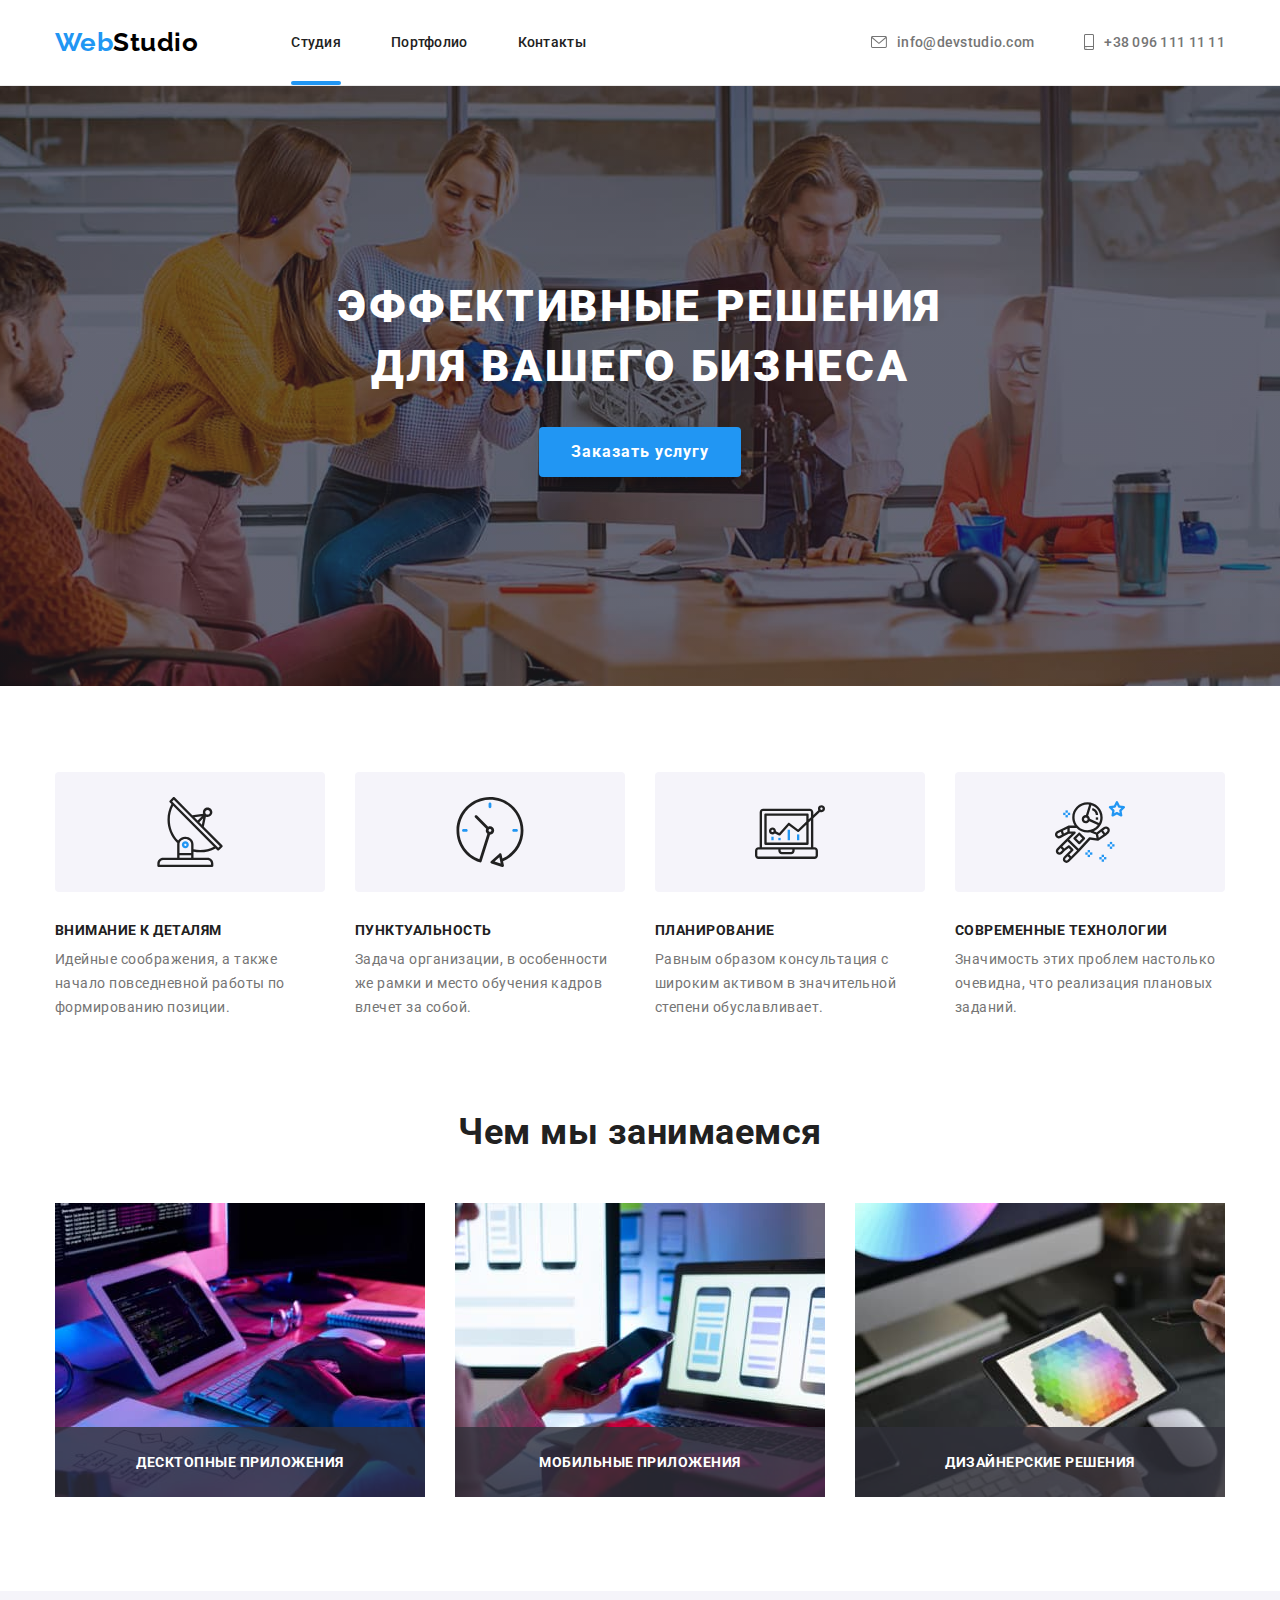
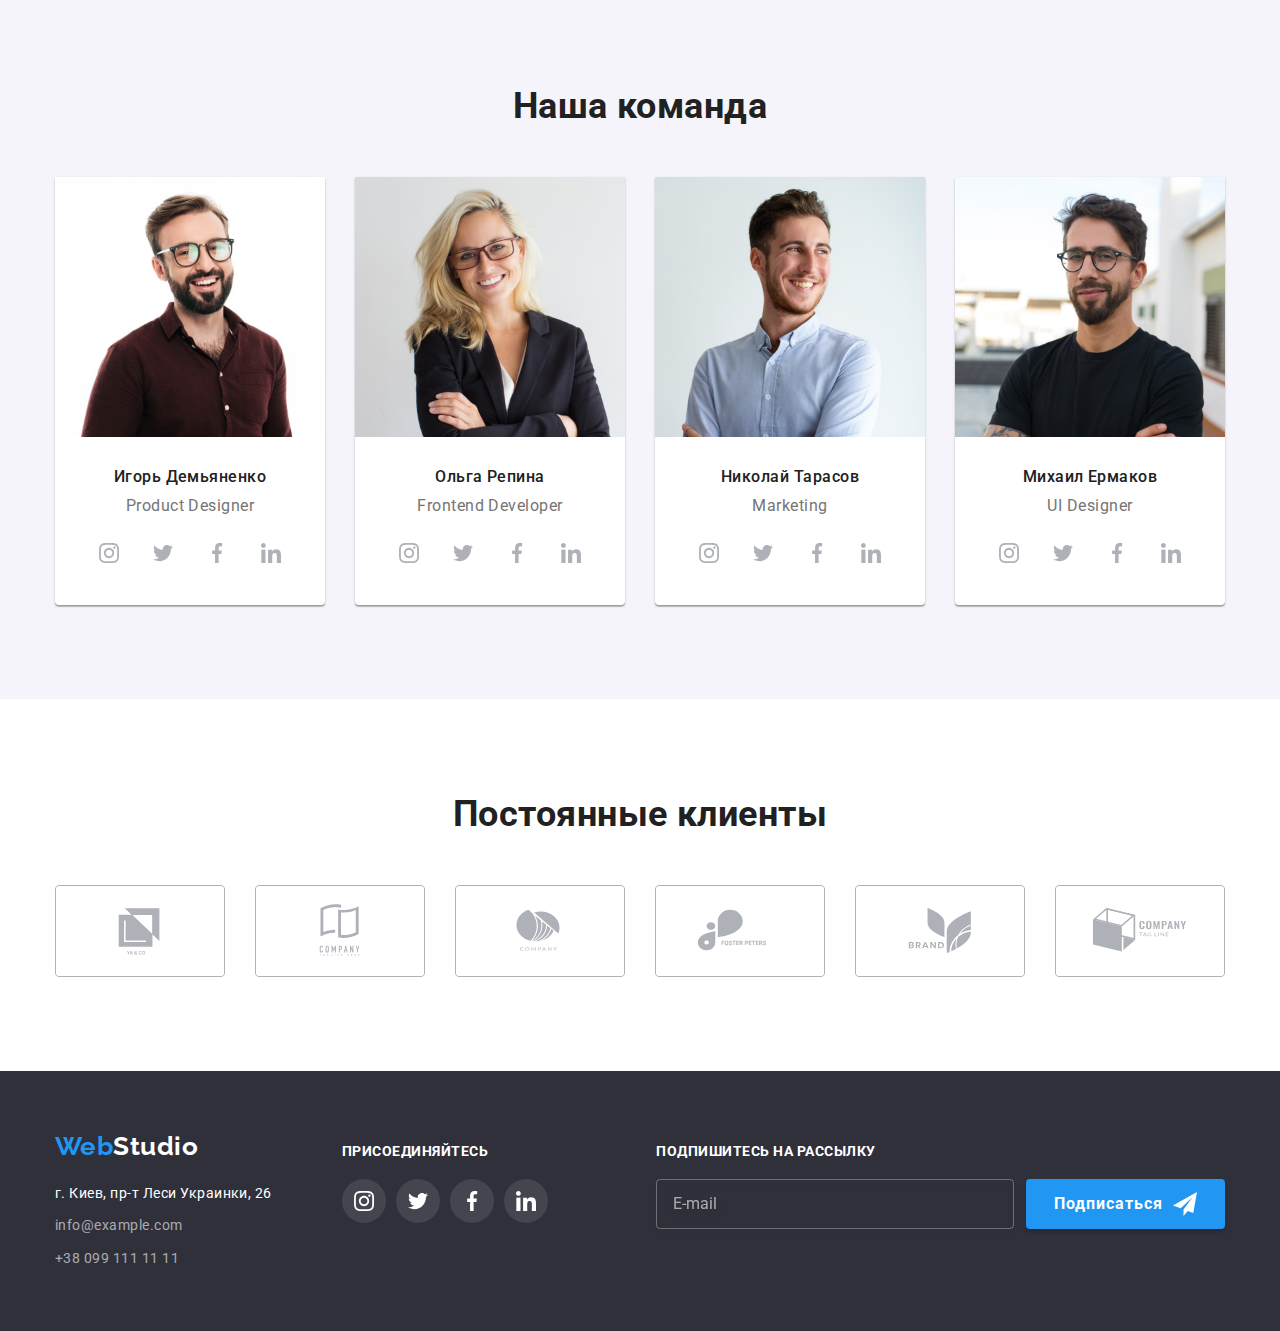
==== index.html @ 7df85b12 "ДЗ_7" ====
<!DOCTYPE html>
<html lang="ru">

<head>
  <meta charset="UTF-8" />
  <meta http-equiv="X-UA-Compatible" content="IE=edge" />
  <meta name="viewport" content="width=device-width, initial-scale=1.0" />
  <link rel="preconnect" href="https://fonts.googleapis.com" />
  <link rel="preconnect" href="https://fonts.gstatic.com" crossorigin />
  <link href="https://fonts.googleapis.com/css2?family=Raleway:wght@700&family=Roboto:wght@400;500;700;900&display=swap"
    rel="stylesheet" />
  <title>WebStudio</title>
  <link rel="stylesheet"
    href="https://cdnjs.cloudflare.com/ajax/libs/modern-normalize/1.1.0/modern-normalize.min.css" />
  <link rel="stylesheet" href="./styles/styles.css" />
</head>

<body>
  <header class="header">
    <div class="container">
      <a lang="en" class="header-logo" href="./index.html">Web<span class="header-logo-second">Studio</span>
      </a>
      <nav class="header-nav">
        <ul class="header-list list">
          <li class="header-item">
            <a href="./index.html" class="header-link current link">Студия</a>
          </li>
          <li class="header-item">
            <a href="./portfolio.html" class="header-link link">Портфолио</a>
          </li>
          <li class="header-item">
            <a href="" class="header-link link">Контакты</a>
          </li>
        </ul>
      </nav>
      <div class="header-connect">
        <ul class="list">
          <li class="header-contacts-item">
            <a class="header-contacts link" href="mailto:info@devstudio.com"><svg class="mailto" width="16" height="12">
                <use href="./img/symbol-defs.svg#icon-envelope"></use>
              </svg>info@devstudio.com</a>
          </li>
          <li class="header-contacts-item">
            <a class="header-contacts link" href="tel:+380961111111"><svg class="tel" width="10" height="16">
                <use href="./img/symbol-defs.svg#icon-smartphone"></use>
              </svg>+38 096 111 11 11</a>
          </li>
        </ul>
      </div>
    </div>
  </header>
  <main>
    <section class="hero">
      <div class="container">
        <h1 class="hero-title">Эффективные решения для вашего бизнеса</h1>
        <button type="button" class="hero-btn btn" data-modal-open>Заказать услугу</button>
      </div>
    </section>
    <section class="specific">
      <div class="container">
        <h2 class="visually-hidden">Особенности</h2>
        <ul class="specific-list list">
          <li class="specific-item">
            <a href="" class="specific-icon-link"><svg class="specific-list-icon" width="70" height="70">
                <use href="./img/symbol-defs.svg#icon-antenna"></use>
              </svg></a>
            <div>
              <h3 class="specific-item-title">Внимание к деталям</h3>
              <p class="specific-item-text">
                Идейные соображения, а также начало повседневной работы по
                формированию позиции.
              </p>
            </div>
          </li>
          <li class="specific-item">
            <a href="" class="specific-icon-link"><svg class="specific-list-icon" width="70" height="70">
                <use href="./img/symbol-defs.svg#icon-clock"></use>
              </svg></a>
            <div>
              <h3 class="specific-item-title">Пунктуальность</h3>
              <p class="specific-item-text">
                Задача организации, в особенности же рамки и место обучения
                кадров влечет за собой.
              </p>
            </div>
          </li>
          <li class="specific-item">
            <a href="" class="specific-icon-link"><svg class="specific-list-icon" width="70" height="70">
                <use href="./img/symbol-defs.svg#icon-diagram"></use>
              </svg></a>
            <div>
              <h3 class="specific-item-title">Планирование</h3>
              <p class="specific-item-text">
                Равным образом консультация с широким активом в значительной
                степени обуславливает.
              </p>
            </div>
          </li>
          <li class="specific-item">
            <a href="" class="specific-icon-link"><svg class="specific-list-icon" width="70" height="70">
                <use href="./img/symbol-defs.svg#icon-astronaut"></use>
              </svg></a>
            <div>
              <h3 class="specific-item-title">Современные технологии</h3>
              <p class="specific-item-text">
                Значимость этих проблем настолько очевидна, что реализация
                плановых заданий.
              </p>
            </div>
          </li>
        </ul>
      </div>
    </section>
    <section class="works">
      <div class="container">
        <h2 class="works-title">Чем мы занимаемся</h2>
        <ul class="works-list list">
          <li class="works-item">
            <img src="./img/img1.jpg" alt="сотрудник печатает на клавиатуре" width="370" height="294" />
            <p class="works-bottom-text">Десктопные приложения</p>
          </li>
          <li class="works-item">
            <img src="./img/img2.jpg" alt="сотрудник смотрит в телефон" width="370" height="294" />
            <p class="works-bottom-text">Мобильные приложения</p>
          </li>
          <li class="works-item">
            <img src="./img/img3.jpg" alt="сотрудник работет на планшете" width="370" height="294" />
            <p class="works-bottom-text">Дизайнерские решения</p>
          </li>
        </ul>
      </div>
    </section>
    <section class="employees">
      <div class="container">
        <h2 class="employees-title title">Наша команда</h2>
        <ul class="employees-list list">
          <li class="employees-item">
            <img src="./img/img-2-1.jpg" alt="Сотрудник студии" width="270" height="260" />
            <div class="employees-card">
              <h3 class="employees-item-title">Игорь Демьяненко</h3>
              <p lang="en" class="employees-item-text">Product Designer</p>
              <ul class="employees-soc-list list">
                <li class="employees-soc-item">
                  <a href="" class="employees-soc-link link"><svg class="employees-soc-icon" width="20" height="20">
                      <use href="./img/symbol-defs.svg#icon-instagram"></use>
                    </svg></a>
                </li>
                <li class="employees-soc-item">
                  <a href="" class="employees-soc-link link"><svg class="employees-soc-icon" width="20" height="20">
                      <use href="./img/symbol-defs.svg#icon-twitter"></use>
                    </svg></a>
                </li>
                <li class="employees-soc-item">
                  <a href="" class="employees-soc-link link">
                    <svg class="employees-soc-icon" width="20" height="20">
                      <use href="./img/symbol-defs.svg#icon-facebook"></use>
                    </svg></a>
                </li>
                <li class="employees-soc-item">
                  <a href="" class="employees-soc-link link"><svg class="employees-soc-icon" width="20" height="20">
                      <use href="./img/symbol-defs.svg#icon-linkedin"></use>
                    </svg></a>
                </li>
              </ul>
            </div>
          </li>
          <li class="employees-item">
            <img src="./img/img-2-2.jpg" alt="Сотрудник студии" width="270" height="260" />
            <div class="employees-card">
              <h3 class="employees-item-title">Ольга Репина</h3>
              <p lang="en" class="employees-item-text">Frontend Developer</p>
              <ul class="employees-soc-list list">
                <li class="employees-soc-item">
                  <a href="" class="employees-soc-link link"><svg class="employees-soc-icon" width="20" height="20">
                      <use href="./img/symbol-defs.svg#icon-instagram"></use>
                    </svg></a>
                </li>
                <li class="employees-soc-item">
                  <a href="" class="employees-soc-link link"><svg class="employees-soc-icon" width="20" height="20">
                      <use href="./img/symbol-defs.svg#icon-twitter"></use>
                    </svg></a>
                </li>
                <li class="employees-soc-item">
                  <a href="" class="employees-soc-link link">
                    <svg class="employees-soc-icon" width="20" height="20">
                      <use href="./img/symbol-defs.svg#icon-facebook"></use>
                    </svg></a>
                </li>
                <li class="employees-soc-item">
                  <a href="" class="employees-soc-link link"><svg class="employees-soc-icon" width="20" height="20">
                      <use href="./img/symbol-defs.svg#icon-linkedin"></use>
                    </svg></a>
                </li>
              </ul>
            </div>
          </li>
          <li class="employees-item">
            <img src="./img/img-2-3.jpg" alt="Сотрудник студии" width="270" height="260" />
            <div class="employees-card">
              <h3 class="employees-item-title">Николай Тарасов</h3>
              <p lang="en" class="employees-item-text">Marketing</p>
              <ul class="employees-soc-list list">
                <li class="employees-soc-item">
                  <a href="" class="employees-soc-link link"><svg class="employees-soc-icon" width="20" height="20">
                      <use href="./img/symbol-defs.svg#icon-instagram"></use>
                    </svg></a>
                </li>
                <li class="employees-soc-item">
                  <a href="" class="employees-soc-link link"><svg class="employees-soc-icon" width="20" height="20">
                      <use href="./img/symbol-defs.svg#icon-twitter"></use>
                    </svg></a>
                </li>
                <li class="employees-soc-item">
                  <a href="" class="employees-soc-link link">
                    <svg class="employees-soc-icon" width="20" height="20">
                      <use href="./img/symbol-defs.svg#icon-facebook"></use>
                    </svg></a>
                </li>
                <li class="employees-soc-item">
                  <a href="" class="employees-soc-link link"><svg class="employees-soc-icon" width="20" height="20">
                      <use href="./img/symbol-defs.svg#icon-linkedin"></use>
                    </svg></a>
                </li>
              </ul>
            </div>
          </li>
          <li class="employees-item">
            <img src="./img/img-2-4.jpg" alt="Сотрудник студии" width="270" height="260" />
            <div class="employees-card">
              <h3 class="employees-item-title">Михаил Ермаков</h3>
              <p lang="en" class="employees-item-text">UI Designer</p>
              <ul class="employees-soc-list list">
                <li class="employees-soc-item">
                  <a href="" class="employees-soc-link link"><svg class="employees-soc-icon" width="20" height="20">
                      <use href="./img/symbol-defs.svg#icon-instagram"></use>
                    </svg></a>
                </li>
                <li class="employees-soc-item">
                  <a href="" class="employees-soc-link link"><svg class="employees-soc-icon" width="20" height="20">
                      <use href="./img/symbol-defs.svg#icon-twitter"></use>
                    </svg></a>
                </li>
                <li class="employees-soc-item">
                  <a href="" class="employees-soc-link link">
                    <svg class="employees-soc-icon" width="20" height="20">
                      <use href="./img/symbol-defs.svg#icon-facebook"></use>
                    </svg></a>
                </li>
                <li class="employees-soc-item">
                  <a href="" class="employees-soc-link link"><svg class="employees-soc-icon" width="20" height="20">
                      <use href="./img/symbol-defs.svg#icon-linkedin"></use>
                    </svg></a>
                </li>
              </ul>
            </div>
          </li>
        </ul>
      </div>
    </section>
    <section class="clients">
      <div class="container">
        <h2 class="clients-title title">Постоянные клиенты</h2>
        <ul class="clients-soc-list list">
          <li class="clients-soc-item">
            <a href="" class="clients-soc-link link">
              <svg class="clients-soc-icon" width="106" height="60">
                <use href="./img/symbol-defs.svg#icon-Logo-1">
                </use>
              </svg>
            </a>
          </li>
          <li class="clients-soc-item">
            <a href="" class="clients-soc-link link">
              <svg class="clients-soc-icon" width="106" height="60">
                <use href="./img/symbol-defs.svg#icon-Logo-2">
                </use>
              </svg>
            </a>
          </li>
          <li class="clients-soc-item">
            <a href="" class="clients-soc-link link">
              <svg class="clients-soc-icon" width="106" height="60">
                <use href="./img/symbol-defs.svg#icon-Logo-3">
                </use>
              </svg>
            </a>
          </li>
          <li class="clients-soc-item">
            <a href="" class="clients-soc-link link">
              <svg class="clients-soc-icon" width="106" height="60">
                <use href="./img/symbol-defs.svg#icon-Logo-4">
                </use>
              </svg>
            </a>
          </li>
          <li class="clients-soc-item">
            <a href="" class="clients-soc-link link">
              <svg class="clients-soc-icon" width="106" height="60">
                <use href="./img/symbol-defs.svg#icon-Logo-5">
                </use>
              </svg>
            </a>
          </li>
          <li class="clients-soc-item">
            <a href="" class="clients-soc-link link">
              <svg class="clients-soc-icon" width="106" height="60">
                <use href="./img/symbol-defs.svg#icon-Logo-6">
                </use>
              </svg>
            </a>
          </li>
        </ul>
      </div>
    </section>
  </main>
  <footer class="footer">
    <div class="container">
      <div class="footer-contacts-list">
        <a lang="en" class="footer-logo" href="./index.html">Web<span class="footer-logo-second">Studio</span></a>
        <address class="contacts-address">
          <ul class="footer-list list">
            <li class="footer-item">
              <a href="https://goo.gl/maps/d1QKyToXr1h2ZrgB8" target="_blank" class="footer-link link"
                rel="noopener nofollow noreferrer">г. Киев, пр-т Леси Украинки, 26</a>
            </li>
            <li class="footer-item">
              <a href="mailto:info@example.com" class="footer-contacts link">info@example.com</a>
            </li>
            <li class="footer-item">
              <a href="tel:+380991111111" class="footer-contacts link">+38 099 111 11 11</a>
            </li>
          </ul>
        </address>
      </div>
      <div class="footer-social">
        <h3 class="social-title title">Присоединяйтесь</h3>
        <ul class="employees-soc-list list">
          <li class="employees-soc-item">
            <a href="" class="employees-soc-link link"><svg class="employees-soc-icon" width="20" height="20">
                <use href="./img/symbol-defs.svg#icon-instagram"></use>
              </svg></a>
          </li>
          <li class="employees-soc-item">
            <a href="" class="employees-soc-link link"><svg class="employees-soc-icon" width="20" height="20">
                <use href="./img/symbol-defs.svg#icon-twitter"></use>
              </svg></a>
          </li>
          <li class="employees-soc-item">
            <a href="" class="employees-soc-link link">
              <svg class="employees-soc-icon" width="20" height="20">
                <use href="./img/symbol-defs.svg#icon-facebook"></use>
              </svg></a>
          </li>
          <li class="employees-soc-item">
            <a href="" class="employees-soc-link link"><svg class="employees-soc-icon" width="20" height="20">
                <use href="./img/symbol-defs.svg#icon-linkedin"></use>
              </svg></a>
          </li>
        </ul>
      </div>
      <div class="footer-form">
        <h3 class="social-title title">Подпишитесь на рассылку</h3>
        <form class="footer-email-form">
          <input type="email" class="footer-input" name="user-email-footer" id="user-email-footer"
            placeholder="E-mail" />
          <button type="submit" class="send-btn btn">Подписаться<svg class="send" width="24" height="24">
              <use href="./img/symbol-defs.svg#icon-icon-send"></use>
            </svg>
          </button>
        </form>
      </div>
    </div>
  </footer>
  <div class="backdrop is-hidden" data-modal>
    <div class="modal">
      <button type="button" class="modal-close-btn" data-modal-close>
        <svg class="employees-soc-icon" width="18" height="18">
          <use href="./img/symbol-defs.svg#icon-close-black"></use>
        </svg>
      </button>
      <p class="modal-title">Оставьте свои данные, мы вам перезвоним</p>
      <form>
        <div class="modal-field">
          <label for="user-name" class="modal-label"> Имя</label>
          <div class="input-wrap">
            <input type="text" class="modal-input" name="user-name" required minlength="2" id="user-name" />
            <svg class="modal-icon" width="18" height="18">
              <use href="./img/symbol-defs.svg#icon-person-black"></use>
            </svg>
          </div>
        </div>
        <div class="modal-field">
          <label for="user-tel" class="modal-label">Телефон</label>
          <div class="input-wrap">
            <input type="tel" class="modal-input" name="user-tel" required title="+380 (96) 111-11-11" id="user-tel" />
            <svg class="modal-icon" width="18" height="18">
              <use href="./img/symbol-defs.svg#icon-phone-black"></use>
            </svg>
          </div>
        </div>
        <div class="modal-field">
          <label for="user-email" class="modal-label">Почта</label>
          <div class="input-wrap">
            <input type="email" class="modal-input" name="user-email" id="user-email" />
            <svg class="modal-icon" width="18" height="18">
              <use href="./img/symbol-defs.svg#icon-email-black"></use>
            </svg>
          </div>
        </div>
        <div class="modal-field">
          <label for="user-text" class="modal-label">Комментарий</label>
          <textarea name="user-text" id="user-text" class="modal-text" placeholder="Введите текст"></textarea>
        </div>
        <div class="modal-field ">
          <input type="checkbox" name="privacy" value="true" class="modal-check visually-hidden" id="privacy" />
          <label for="privacy" class="check-text">
            <span>
              <svg class="check-icon" width="11" height="8">
                <use href="./img/symbol-defs.svg#icon-vector"></use>
              </svg>
            </span>
            Соглашаюсь с рассылкой и принимаю <a href="" class="contract-link link"> Условия договора</a>
          </label>
        </div>
        <button type="submit" class="modal-btn btn">Отправить</button>
      </form>
    </div>
  </div>
  <script src="./js/modal.js"></script>
</body>

</html>
---- styles/styles.css ----
:root {
    --main-title-color: #212121;
    --second-title-color: #ffffff;
    --main-text-color: #757575;
    --second-text-color: #ffffff;
    --accent-color: #2196f3;
    --background-color: #2f303a;
    --background-section-color: #ffffff;
    --background-button: #188ce8;
    --color-logo: #000000;
    --background-section-employees: #f5f4fa;
    --icon-main-color: #AFB1B8;
    --time-transition: 250ms;
    --timing-function: cubic-bezier(0.4, 0, 0.2, 1);
}

p,
h1,
h2,
h3,
h4,
h5,
h6 {
    margin: 0;
}

ul,
ol {
    margin: 0;
    padding-left: 0;
}

.container {
    width: 1200px;
    margin: 0 auto;
    padding-left: 15px;
    padding-right: 15px;
}

body {
    font-family: "Roboto", sans-serif;
    color: var(--main-title-color);
    letter-spacing: 0.03em;
}

.list {
    list-style: none;
}

.link {
    text-decoration: none;
}

.visually-hidden {
    position: absolute;
    white-space: nowrap;
    width: 1px;
    height: 1px;
    overflow: hidden;
    border: 0;
    padding: 0;
    clip: rect(0 0 0 0);
    clip-path: inset(50%);
    margin: -1px;
}

.btn {
    font-family: inherit;
    cursor: pointer;
}

img {
    display: block;
    max-width: 100%;
}

/* --------------------------HEADER-------------------------- */
.header {
    background-color: var(--background-section-color);
    padding-top: 24px;
    padding-bottom: 25px;
    border-bottom: 1px solid #ECECEC;
}

.header .container {
    display: flex;
    align-items: center;
}

.header-logo {
    font-family: "Raleway", sans-serif;
    font-weight: 700;
    font-size: 26px;
    line-height: calc(31 / 26);
    text-decoration: none;
    color: var(--accent-color);
    margin-right: 93px;
}

.header-list {
    display: flex;
    align-items: center;
}

.header-item:not(:last-child) {
    margin-right: 50px;
}

.header-logo-second {
    color: var(--color-logo);
}

.header-connect .list {
    display: flex;
    align-items: center;
}

.header-link {
    font-weight: 500;
    font-size: 14px;
    line-height: calc(16 / 14);
    letter-spacing: 0.02em;
    color: var(--main-title-color);
    padding: 10px 0px;
    position: relative;
    transition-duration: var(--time-transition);
    transition-timing-function: var(--timing-function);
}

.header-link:hover,
.header-link:focus {
    color: var(--accent-color);
}

.header-link.current::after {
    content: '';
    position: absolute;
    width: 100%;
    height: 4px;
    background-color: var(--accent-color);
    border-radius: 2px;
    left: 0;
    bottom: -25px;
}

.header-connect {
    margin-left: auto;
}

.header-contacts {
    font-weight: 500;
    font-size: 14px;
    line-height: calc(16 / 14);
    letter-spacing: 0.02em;
    color: var(--main-text-color);
    padding: 10px 0px;
    display: flex;
    align-items: center;
    transition-duration: var(--time-transition);
    transition-timing-function: var(--timing-function);
}


.header-contacts-item:last-child {
    margin-left: 50px;
}

.header-contacts:hover,
.header-contacts:focus {
    color: var(--accent-color);
}

.mailto,
.tel {
    display: flex;
    align-items: center;
    justify-content: center;
    fill: var(--main-text-color);
    margin-right: 10px;
    fill: currentColor;
}

/* --------------------------HERO-------------------------- */

.hero {
    display: flex;
    background-color: var(--background-color);
    text-align: center;
    background-image:
        linear-gradient(rgba(47, 48, 58, 0.4),
            rgba(47, 48, 58, 0.4)),
        url(../img/background-hero.jpg);
    background-repeat: no-repeat;
    background-position: center;
    background-size: cover;
    max-width: 1600px;
    align-items: center;
    margin: 0 auto;
    padding-top: 191px;
    padding-bottom: 209px;
}

.hero-title {
    font-weight: 900;
    font-size: 44px;
    line-height: 1.36;
    letter-spacing: 0.06em;
    text-transform: uppercase;
    color: var(--second-title-color);
    width: 696px;
    margin: 0 auto 30px;
}

.hero-btn {
    font-weight: 700;
    font-size: 16px;
    line-height: 1.88;
    display: block;
    align-items: center;
    letter-spacing: 0.06em;
    color: var(--second-title-color);
    background: var(--accent-color);
    box-shadow: 0px 4px 4px rgba(0, 0, 0, 0.15);
    border-radius: 4px;
    margin: 0 auto;
    padding: 10px 32px;
    border: none;
    transition-duration: var(--time-transition);
    transition-timing-function: var(--timing-function);
}

.hero-btn:hover,
.hero-btn:focus {
    background: var(--background-button);
    box-shadow: 0px 4px 4px rgba(0, 0, 0, 0.15);
    border-radius: 4px;
}

/* --------------------------SPECIFIC-------------------------- */

.specific {
    background-color: var(--second-title-color);
    padding-top: 86px;
    padding-bottom: 47px;
}

.specific .specific-list {
    display: flex;
}

.specific-item:not(:last-child) {
    margin-right: 30px;
}

.specific-icon-link {
    width: 100%;
    height: 100%;
    background-color: var(--background-section-employees);
    border-radius: 4px;
    display: flex;
    align-items: center;
    justify-content: center;
    max-height: 120px;
    margin-bottom: 30px;
}

.specific-item-title {
    font-weight: 700;
    font-size: 14px;
    line-height: calc(16 / 14);
    text-transform: uppercase;
    color: var(--main-title-color);
    margin-bottom: 10px;
}

.specific-item-text {
    font-size: 14px;
    line-height: 1.71;
    color: var(--main-text-color);
    max-width: 270px;
    padding-bottom: 47px;
}

/* --------------------------WORKS-------------------------- */

.works {
    background-color: var(--second-title-color);
    padding-top: 47px;
    padding-bottom: 94px;
}

.works-list {
    display: flex;
}

.works-title,
.employees-title,
.clients-title {
    font-weight: 700;
    font-size: 36px;
    line-height: calc(42 / 36);
    text-align: center;
    color: var(--main-title-color);
    margin-bottom: 50px;
}

.works-item:not(:last-child) {
    margin-right: 30px;
}

.works-item {
    position: relative;
}

.works-bottom-text {
    font-weight: 700;
    font-size: 14px;
    line-height: calc(16 / 14);
    width: 100%;
    height: 70px;
    display: flex;
    align-items: center;
    justify-content: center;
    text-transform: uppercase;
    position: absolute;
    color: var(--second-text-color);
    background-color: rgba(47, 48, 58, 0.8);
    transform: translateY(-100%);
}

/* --------------------------EMPLOYEES-------------------------- */

.employees {
    background: var(--background-section-employees);
    padding-top: 94px;
    padding-bottom: 94px;
}

.employees-list {
    display: flex;
}

.employees-item {
    background: var(--background-section-color);
    box-shadow: 0px 1px 3px rgba(0, 0, 0, 0.12), 0px 1px 1px rgba(0, 0, 0, 0.14),
        0px 2px 1px rgba(0, 0, 0, 0.2);
    border-radius: 0px 0px 4px 4px;
}

.employees-item:not(:last-child) {
    margin-right: 30px;
}

.employees-card {
    padding: 30px 0px;
}

.employees-item-title {
    font-weight: 500;
    font-size: 16px;
    line-height: calc(19 / 16);
    text-align: center;
    color: var(--main-title-color);
    margin-bottom: 10px;
}

.employees-item-text {
    font-size: 16px;
    line-height: calc(19 / 16);
    text-align: center;
    color: var(--main-text-color);
    margin-bottom: 16px;
}

.employees-soc-list {
    display: flex;
    justify-content: center;
}

.employees-soc-item {
    width: 44px;
    height: 44px;
    margin-right: 10px;
}

.employees-soc-item:last-child {
    margin-right: 0;
}

.employees-soc-link {
    width: 100%;
    height: 100%;
    background-color: var(--background-section-color);
    border-radius: 50%;
    display: flex;
    align-items: center;
    justify-content: center;
    fill: var(--icon-main-color);
    transition-duration: var(--time-transition);
    transition-timing-function: var(--timing-function);
}

.employees-soc-link:hover,
.employees-soc-link:focus {
    background-color: var(--accent-color);
    fill: var(--background-section-color);
}

/* --------------------------CLIENTS-------------------------- */

.clients {
    padding-top: 94px;
    padding-bottom: 94px;
}

.clients-soc-list {
    display: flex;
    justify-content: center;
}

.clients-soc-item {
    width: 170px;
    height: 92px;
    margin-right: 30px;
    border: 1px solid var(--icon-main-color);
    border-radius: 4px;
    transition-duration: var(--time-transition);
    transition-timing-function: var(--timing-function);
}

.clients-soc-item:last-child {
    margin-right: 0;
}

.clients-soc-item:hover,
.clients-soc-item:focus {
    border: 1px solid var(--accent-color);
}

.clients-soc-link {
    width: 100%;
    height: 100%;
    background-color: var(--background-section-color);
    border-radius: 4px;
    display: flex;
    align-items: center;
    justify-content: center;
    fill: var(--icon-main-color);
    transition-duration: var(--time-transition);
    transition-timing-function: var(--timing-function);
}

.clients-soc-link:hover,
.clients-soc-link:focus {
    fill: var(--accent-color);
}

/* --------------------------FOOTER-------------------------- */

.footer {
    background: var(--background-color);
    padding-top: 60px;
    padding-bottom: 60px;
}

.footer .container {
    display: flex;
}

.footer-contacts-list {
    margin-right: 70px;
}

.footer-logo {
    font-family: "Raleway", sans-serif;
    font-weight: 700;
    font-size: 26px;
    line-height: calc(31 / 26);
    text-decoration: none;
    color: var(--accent-color);
}

.footer-logo-second {
    color: var(--second-title-color);
}

.contacts-address {
    font-style: normal;
}

.footer-list {
    margin-top: 20px;
}

.footer-item:not(:last-child) {
    margin-bottom: 9px;
}

.footer-link {
    font-size: 14px;
    line-height: 1.71;
    color: var(--second-text-color);
}

.footer-contacts {
    font-size: 14px;
    line-height: 1.71;
    color: rgba(255, 255, 255, 0.6);
    transition-duration: var(--time-transition);
    transition-timing-function: var(--timing-function);
}

.footer-contacts:hover,
.footer-contacts :focus {
    color: var(--accent-color);
}

.footer-social {
    width: 206px;
    height: 80px;
    padding-top: 12px;
}

.footer-social .employees-soc-link {
    background-color: rgba(255, 255, 255, 0.1);
    fill: var(--background-section-color);
}

.footer-social .employees-soc-link:hover,
.footer-social .employees-soc-link:focus {
    background-color: var(--accent-color);
}

.footer-form {
    margin-left: auto;
    padding-top: 12px;
}

.footer-email-form {
    display: flex;
    align-items: center;
}

.footer-input {
    width: 358px;
    height: 50px;
    padding: 15px 16px;
    margin-right: 12px;
    border: 1px solid rgba(255, 255, 255, 0.3);
    filter: drop-shadow(0px 4px 4px rgba(0, 0, 0, 0.15));
    border-radius: 4px;
    color: var(--second-title-color);
    background-color: inherit;
    outline: none;
    transition-duration: var(--time-transition);
    transition-timing-function: var(--timing-function);
}

.footer-input::placeholder {
    font-size: 16px;
    line-height: 1.3;
    color: rgba(255, 255, 255, 0.6);
}

.footer-input:focus {
    border-color: var(--accent-color);
}

.social-title {
    font-weight: 700;
    font-size: 14px;
    line-height: 16px;
    text-transform: uppercase;
    color: var(--second-text-color);
    margin-bottom: 20px;
}

.send-btn {
    font-weight: 700;
    font-size: 16px;
    line-height: 1.88;
    display: flex;
    align-items: center;
    text-align: center;
    letter-spacing: 0.06em;
    color: var(--second-title-color);
    background: var(--accent-color);
    box-shadow: 0px 4px 4px rgba(0, 0, 0, 0.15);
    border-radius: 4px;
    margin: 0 auto;
    padding: 10px 28px;
    border: none;
    transition-duration: var(--time-transition);
    transition-timing-function: var(--timing-function);
}

.send-btn:hover,
.send-btn:focus {
    background: var(--background-button);
    box-shadow: 0px 4px 4px rgba(0, 0, 0, 0.15);
    border-radius: 4px;
}

.send {
    margin-left: 10px;
}

.backdrop {
    width: 100%;
    height: 100%;
    background-color: rgba(0, 0, 0, 0.2);
    position: fixed;
    top: 0;
    transition: opacity var(--time-transition), visibility var(--time-transition);
}

.backdrop.is-hidden .modal {
    transform: translate(-50%, -50%) scale(0);
}

.modal {
    width: 528px;
    min-height: 581px;
    background-color: var(--background-section-color);
    box-shadow: 0px 1px 3px rgba(0, 0, 0, 0.12), 0px 1px 1px rgba(0, 0, 0, 0.14), 0px 2px 1px rgba(0, 0, 0, 0.2);
    border-radius: 4px;
    position: absolute;
    top: 50%;
    left: 50%;
    transform: translate(-50%, -50%) scale(1);
    transition: transform var(--time-transition);
    padding: 40px 39px 40px 41px;
}

.modal-close-btn {
    width: 30px;
    height: 30px;
    display: flex;
    align-items: center;
    justify-content: center;
    border: 1px solid rgba(0, 0, 0, 0.1);
    border-radius: 50%;
    background-color: transparent;
    position: absolute;
    top: 8px;
    right: 8px;
}

.modal-close-btn:hover {
    fill: var(--accent-color);
}

.is-hidden {
    visibility: hidden;
    opacity: 0;
    pointer-events: none;
}

.modal-title {
    text-align: center;
    font-weight: 700;
    font-size: 20px;
    line-height: calc(23 / 20);
    text-align: center;
    color: var(--main-title-color);
    margin-bottom: 12px;
}

.modal-field {
    margin-bottom: 10px;
}

.modal-field .check-text {
    margin-top: 20px;
    margin-bottom: 30px;
}

.input-wrap {
    position: relative;
}

.modal-icon {
    position: absolute;
    left: 12px;
    top: 50%;
    transform: translateY(-50%);
}

.modal-input {
    width: 100%;
    height: 40px;
    border: 1px solid rgba(33, 33, 33, 0.2);
    border-radius: 4px;
    padding-left: 42px;
    outline: none;
}

.modal-input:focus,
.modal-text:focus {
    border-color: var(--accent-color);
}

.modal-input:focus+.modal-icon {
    fill: var(--accent-color);
}

.modal-label {
    font-weight: 400;
    font-size: 12px;
    line-height: calc(14 / 12);
    letter-spacing: 0.01em;
    color: var(--main-text-color);
    margin-bottom: 4px;
    display: block;
}

.modal-text {
    font-weight: 400;
    font-size: 14px;
    border: 1px solid rgba(33, 33, 33, 0.2);
    border-radius: 4px;
    width: 100%;
    height: 120px;
    padding: 12px 16px;
    resize: none;
}

.modal-text::placeholder {
    line-height: 1.14;
    letter-spacing: 0.01em;
    color: rgba(117, 117, 117, 0.5);
}

.modal-text:focus {
    border: 1px solid var(--accent-color);
}

.check-text {
    font-weight: 400;
    font-size: 14px;
    line-height: 1.71;
    color: var(--main-text-color);
    display: flex;
    align-items: center;
    position: relative;
}

.check-text span {
    width: 16px;
    height: 15px;
    border: 2px solid #090b13;
    border-radius: 3px;
    margin-right: 7px;
    display: flex;
    align-items: center;
    justify-content: center;
}

.check-icon {
    fill: transparent;
}

.modal-check:checked+.check-text span {
    background-color: var(--accent-color);
    border: none;
}

.modal-check:checked+.check-text .check-icon {
    fill: #ffffff;
}

.contract-link {
    font-weight: 400;
    font-size: 14px;
    line-height: 1.71;
    text-decoration-line: underline;
    color: var(--accent-color);
    padding-left: 5px;
}

.modal-btn {
    font-weight: 700;
    font-size: 16px;
    line-height: 1.88;
    display: block;
    align-items: center;
    text-align: center;
    letter-spacing: 0.06em;
    color: var(--second-title-color);
    background: var(--accent-color);
    box-shadow: 0px 4px 4px rgba(0, 0, 0, 0.15);
    border-radius: 4px;
    margin: 0 auto;
    padding: 10px 55px;
    border: none;
    transition-duration: var(--time-transition);
    transition-timing-function: var(--timing-function);
}

.modal-btn:hover,
.modal-btn:focus {
    background: var(--background-button);
    box-shadow: 0px 4px 4px rgba(0, 0, 0, 0.15);
    border-radius: 4px;
}

/* --------------------------PORTFOLIO-------------------------- */

.portfolio {
    padding-top: 94px;
    padding-bottom: 94px;
}

.portfolio-list {
    margin-bottom: 50px;
    display: flex;
    justify-content: center
}

.portfolio-button {
    font-weight: 500;
    font-size: 16px;
    line-height: 1.62;
    display: flex;
    text-align: center;
    color: var(--main-title-color);
    border-radius: 4px;
    margin: 0 auto;
    padding: 6px 22px;
    border: none;
    transition-duration: var(--time-transition);
    transition-timing-function: var(--timing-function);
}

.portfolio-item:not(:last-child) {
    margin-right: 8px;
}

.portfolio-button:hover,
.portfolio-button:focus {
    background: var(--accent-color);
    border-radius: 4px;
    color: var(--second-title-color);
}

.portfolio-projects-list {
    display: flex;
    flex-wrap: wrap;
    margin: -15px;
}

.portfolio-projects-item {
    flex-basis: calc(100% / 3 - 30px);
    margin: 15px;
    transition-duration: var(--time-transition);
    transition-timing-function: var(--timing-function);
}

.portfolio-projects-item:hover .projects-top-text {
    transform: translateY(0);
}

.portfolio-projects-item:hover,
.portfolio-projects-item:focus {
    box-shadow: 0px 1px 1px rgba(0, 0, 0, 0.12), 0px 4px 4px rgba(0, 0, 0, 0.06), 1px 4px 6px rgba(0, 0, 0, 0.16);
}

.portfolio-top-wrap {
    position: relative;
    overflow: hidden;
}

.projects-top-text {
    font-weight: 400;
    font-size: 18px;
    line-height: 28px;
    padding: 63px 24px;
    position: absolute;
    top: 0;
    color: var(--second-text-color);
    background-color: rgba(33, 150, 243, 0.9);
    transform: translateY(100%);
    transition: transform var(--time-transition) linear;
}

.potfolio-projects-card {
    padding: 20px 24px 19px;
    border-bottom: 1px solid #EEEEEE;
    border-left: 1px solid #EEEEEE;
    border-right: 1px solid #EEEEEE;
}

.portfolio-projects-title {
    font-weight: 700;
    font-size: 18px;
    line-height: 2;
    letter-spacing: 0.06em;
    color: var(--main-title-color);
    margin-bottom: 4px;
}

.portfolio-projects-text {
    font-size: 16px;
    line-height: 1.88;
    color: var(--main-text-color);
}
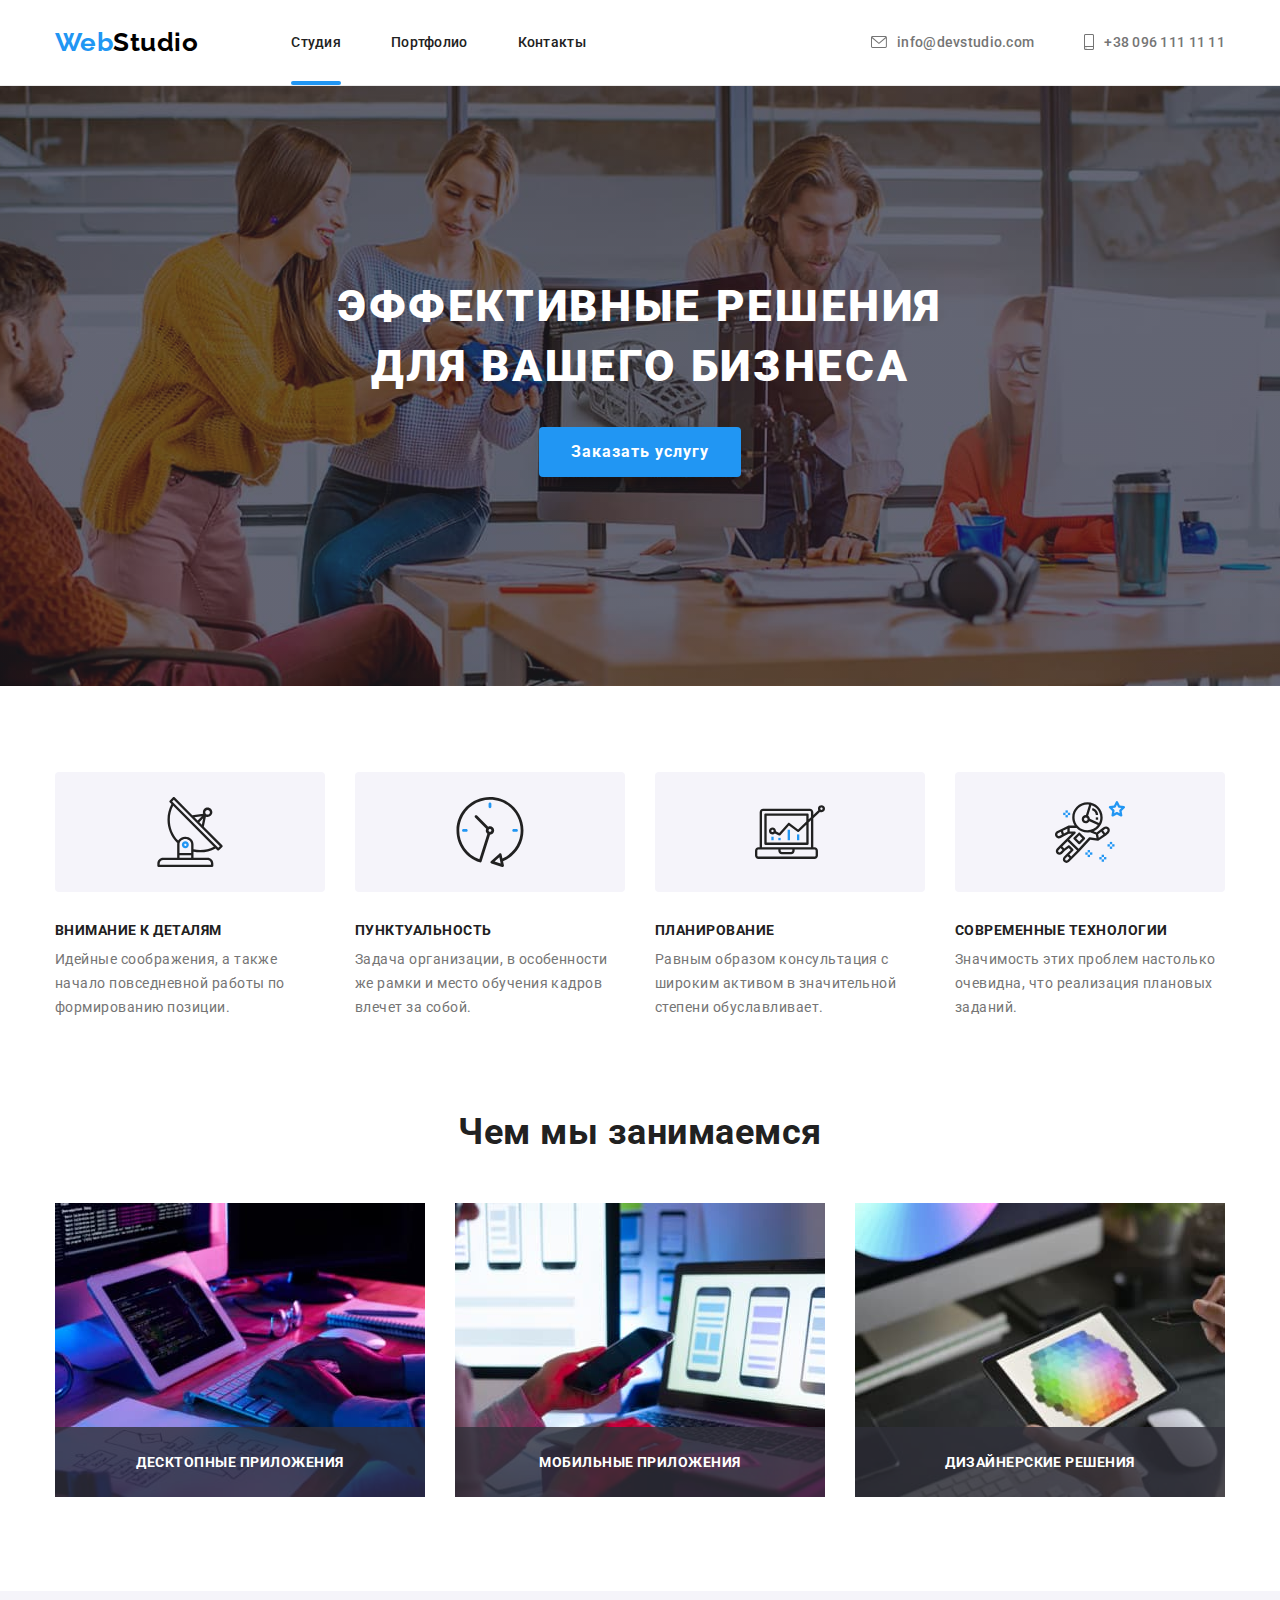
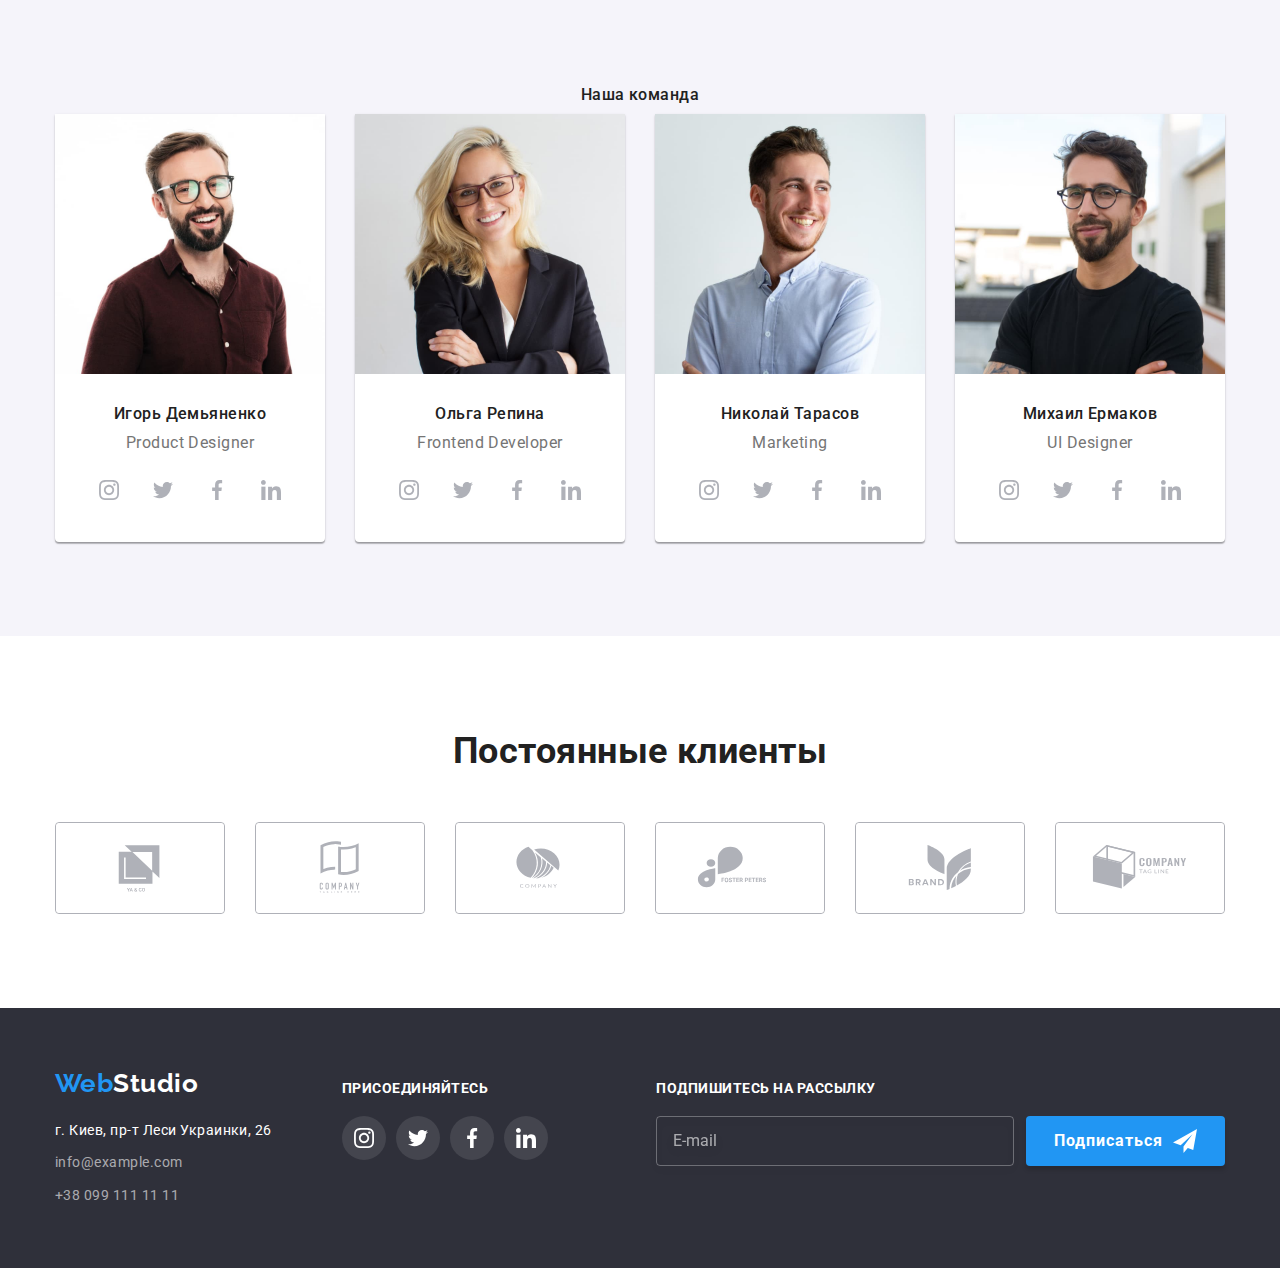
==== commit 35997620: "ДЗ_7_1" ====
--- a/index.html
+++ b/index.html
@@ -12,36 +12,38 @@
   <title>WebStudio</title>
   <link rel="stylesheet"
     href="https://cdnjs.cloudflare.com/ajax/libs/modern-normalize/1.1.0/modern-normalize.min.css" />
-  <link rel="stylesheet" href="./styles/styles.css" />
+  <link rel="stylesheet" href="./css/styles.css" />
+  <link rel="stylesheet" href="./css/main.min.css" />
 </head>
 
 <body>
   <header class="header">
     <div class="container">
-      <a lang="en" class="header-logo" href="./index.html">Web<span class="header-logo-second">Studio</span>
+      <a lang="en" class="header__logo" href="./index.html">Web<span class="header__logo-second">Studio</span>
       </a>
-      <nav class="header-nav">
-        <ul class="header-list list">
-          <li class="header-item">
-            <a href="./index.html" class="header-link current link">Студия</a>
-          </li>
-          <li class="header-item">
-            <a href="./portfolio.html" class="header-link link">Портфолио</a>
-          </li>
-          <li class="header-item">
-            <a href="" class="header-link link">Контакты</a>
+      <nav class="nav">
+        <ul class="nav__list list">
+          <li class="nav__item">
+            <a href="./index.html" class="nav__link current link">Студия</a>
+          </li>
+          <li class="nav__item">
+            <a href="./portfolio.html" class="nav__link link">Портфолио</a>
+          </li>
+          <li class="nav__item">
+            <a href="" class="nav__link link">Контакты</a>
           </li>
         </ul>
       </nav>
-      <div class="header-connect">
+      <div class="connect">
         <ul class="list">
-          <li class="header-contacts-item">
-            <a class="header-contacts link" href="mailto:info@devstudio.com"><svg class="mailto" width="16" height="12">
+          <li class="connect__item">
+            <a class="connect__contacts link" href="mailto:info@devstudio.com"><svg class="mailto" width="16"
+                height="12">
                 <use href="./img/symbol-defs.svg#icon-envelope"></use>
               </svg>info@devstudio.com</a>
           </li>
-          <li class="header-contacts-item">
-            <a class="header-contacts link" href="tel:+380961111111"><svg class="tel" width="10" height="16">
+          <li class="connect__item">
+            <a class="connect__contacts link" href="tel:+380961111111"><svg class="tel" width="10" height="16">
                 <use href="./img/symbol-defs.svg#icon-smartphone"></use>
               </svg>+38 096 111 11 11</a>
           </li>
@@ -52,57 +54,57 @@
   <main>
     <section class="hero">
       <div class="container">
-        <h1 class="hero-title">Эффективные решения для вашего бизнеса</h1>
-        <button type="button" class="hero-btn btn" data-modal-open>Заказать услугу</button>
+        <h1 class="hero__title">Эффективные решения для вашего бизнеса</h1>
+        <button type="button" class="hero__btn btn" data-modal-open>Заказать услугу</button>
       </div>
     </section>
     <section class="specific">
       <div class="container">
         <h2 class="visually-hidden">Особенности</h2>
-        <ul class="specific-list list">
-          <li class="specific-item">
-            <a href="" class="specific-icon-link"><svg class="specific-list-icon" width="70" height="70">
+        <ul class="specific__list list">
+          <li class="specific__item">
+            <a href="" class="specific__link"><svg class="specific__icon" width="70" height="70">
                 <use href="./img/symbol-defs.svg#icon-antenna"></use>
               </svg></a>
             <div>
-              <h3 class="specific-item-title">Внимание к деталям</h3>
-              <p class="specific-item-text">
+              <h3 class="specific__title">Внимание к деталям</h3>
+              <p class="specific__text">
                 Идейные соображения, а также начало повседневной работы по
                 формированию позиции.
               </p>
             </div>
           </li>
-          <li class="specific-item">
-            <a href="" class="specific-icon-link"><svg class="specific-list-icon" width="70" height="70">
+          <li class="specific__item">
+            <a href="" class="specific__link"><svg class="specific__icon" width="70" height="70">
                 <use href="./img/symbol-defs.svg#icon-clock"></use>
               </svg></a>
             <div>
-              <h3 class="specific-item-title">Пунктуальность</h3>
-              <p class="specific-item-text">
+              <h3 class="specific__title">Пунктуальность</h3>
+              <p class="specific__text">
                 Задача организации, в особенности же рамки и место обучения
                 кадров влечет за собой.
               </p>
             </div>
           </li>
-          <li class="specific-item">
-            <a href="" class="specific-icon-link"><svg class="specific-list-icon" width="70" height="70">
+          <li class="specific__item">
+            <a href="" class="specific__link"><svg class="specific__icon" width="70" height="70">
                 <use href="./img/symbol-defs.svg#icon-diagram"></use>
               </svg></a>
             <div>
-              <h3 class="specific-item-title">Планирование</h3>
-              <p class="specific-item-text">
+              <h3 class="specific__title">Планирование</h3>
+              <p class="specific__text">
                 Равным образом консультация с широким активом в значительной
                 степени обуславливает.
               </p>
             </div>
           </li>
-          <li class="specific-item">
-            <a href="" class="specific-icon-link"><svg class="specific-list-icon" width="70" height="70">
+          <li class="specific__item">
+            <a href="" class="specific__link"><svg class="specific-list-icon" width="70" height="70">
                 <use href="./img/symbol-defs.svg#icon-astronaut"></use>
               </svg></a>
             <div>
-              <h3 class="specific-item-title">Современные технологии</h3>
-              <p class="specific-item-text">
+              <h3 class="specific__title">Современные технологии</h3>
+              <p class="specific__text">
                 Значимость этих проблем настолько очевидна, что реализация
                 плановых заданий.
               </p>
@@ -113,141 +115,141 @@
     </section>
     <section class="works">
       <div class="container">
-        <h2 class="works-title">Чем мы занимаемся</h2>
-        <ul class="works-list list">
-          <li class="works-item">
+        <h2 class="works__title">Чем мы занимаемся</h2>
+        <ul class="works__list list">
+          <li class="works__item">
             <img src="./img/img1.jpg" alt="сотрудник печатает на клавиатуре" width="370" height="294" />
-            <p class="works-bottom-text">Десктопные приложения</p>
-          </li>
-          <li class="works-item">
+            <p class="works__text">Десктопные приложения</p>
+          </li>
+          <li class="works__item">
             <img src="./img/img2.jpg" alt="сотрудник смотрит в телефон" width="370" height="294" />
-            <p class="works-bottom-text">Мобильные приложения</p>
-          </li>
-          <li class="works-item">
+            <p class="works__text">Мобильные приложения</p>
+          </li>
+          <li class="works__item">
             <img src="./img/img3.jpg" alt="сотрудник работет на планшете" width="370" height="294" />
-            <p class="works-bottom-text">Дизайнерские решения</p>
+            <p class="works__text">Дизайнерские решения</p>
           </li>
         </ul>
       </div>
     </section>
     <section class="employees">
       <div class="container">
-        <h2 class="employees-title title">Наша команда</h2>
-        <ul class="employees-list list">
-          <li class="employees-item">
+        <h2 class="employees__title title">Наша команда</h2>
+        <ul class="employees__list list">
+          <li class="employees__item">
             <img src="./img/img-2-1.jpg" alt="Сотрудник студии" width="270" height="260" />
-            <div class="employees-card">
-              <h3 class="employees-item-title">Игорь Демьяненко</h3>
-              <p lang="en" class="employees-item-text">Product Designer</p>
-              <ul class="employees-soc-list list">
-                <li class="employees-soc-item">
-                  <a href="" class="employees-soc-link link"><svg class="employees-soc-icon" width="20" height="20">
+            <div class="employees__card">
+              <h3 class="employees__title">Игорь Демьяненко</h3>
+              <p lang="en" class="employees__text">Product Designer</p>
+              <ul class="employees__soc-list list">
+                <li class="employees__soc-item">
+                  <a href="" class="employees__soc-link link"><svg class="employees__soc-icon" width="20" height="20">
                       <use href="./img/symbol-defs.svg#icon-instagram"></use>
                     </svg></a>
                 </li>
-                <li class="employees-soc-item">
-                  <a href="" class="employees-soc-link link"><svg class="employees-soc-icon" width="20" height="20">
+                <li class="employees__soc-item">
+                  <a href="" class="employees__soc-link link"><svg class="employees__soc-icon" width="20" height="20">
                       <use href="./img/symbol-defs.svg#icon-twitter"></use>
                     </svg></a>
                 </li>
-                <li class="employees-soc-item">
-                  <a href="" class="employees-soc-link link">
-                    <svg class="employees-soc-icon" width="20" height="20">
+                <li class="employees__soc-item">
+                  <a href="" class="employees__soc-link link">
+                    <svg class="employees__soc-icon" width="20" height="20">
                       <use href="./img/symbol-defs.svg#icon-facebook"></use>
                     </svg></a>
                 </li>
-                <li class="employees-soc-item">
-                  <a href="" class="employees-soc-link link"><svg class="employees-soc-icon" width="20" height="20">
+                <li class="employees__soc-item">
+                  <a href="" class="employees__soc-link link"><svg class="employees__soc-icon" width="20" height="20">
                       <use href="./img/symbol-defs.svg#icon-linkedin"></use>
                     </svg></a>
                 </li>
               </ul>
             </div>
           </li>
-          <li class="employees-item">
+          <li class="employees__item">
             <img src="./img/img-2-2.jpg" alt="Сотрудник студии" width="270" height="260" />
-            <div class="employees-card">
-              <h3 class="employees-item-title">Ольга Репина</h3>
-              <p lang="en" class="employees-item-text">Frontend Developer</p>
-              <ul class="employees-soc-list list">
-                <li class="employees-soc-item">
-                  <a href="" class="employees-soc-link link"><svg class="employees-soc-icon" width="20" height="20">
+            <div class="employees__card">
+              <h3 class="employees__title">Ольга Репина</h3>
+              <p lang="en" class="employees__text">Frontend Developer</p>
+              <ul class="employees__soc-list list">
+                <li class="employees__soc-item">
+                  <a href="" class="employees__soc-link link"><svg class="employees__soc-icon" width="20" height="20">
                       <use href="./img/symbol-defs.svg#icon-instagram"></use>
                     </svg></a>
                 </li>
-                <li class="employees-soc-item">
-                  <a href="" class="employees-soc-link link"><svg class="employees-soc-icon" width="20" height="20">
+                <li class="employees__soc-item">
+                  <a href="" class="employees__soc-link link"><svg class="employees__soc-icon" width="20" height="20">
                       <use href="./img/symbol-defs.svg#icon-twitter"></use>
                     </svg></a>
                 </li>
-                <li class="employees-soc-item">
-                  <a href="" class="employees-soc-link link">
-                    <svg class="employees-soc-icon" width="20" height="20">
+                <li class="employees__soc-item">
+                  <a href="" class="employees__soc-link link">
+                    <svg class="employees__soc-icon" width="20" height="20">
                       <use href="./img/symbol-defs.svg#icon-facebook"></use>
                     </svg></a>
                 </li>
-                <li class="employees-soc-item">
-                  <a href="" class="employees-soc-link link"><svg class="employees-soc-icon" width="20" height="20">
+                <li class="employees__soc-item">
+                  <a href="" class="employees__soc-link link"><svg class="employees__soc-icon" width="20" height="20">
                       <use href="./img/symbol-defs.svg#icon-linkedin"></use>
                     </svg></a>
                 </li>
               </ul>
             </div>
           </li>
-          <li class="employees-item">
+          <li class="employees__item">
             <img src="./img/img-2-3.jpg" alt="Сотрудник студии" width="270" height="260" />
-            <div class="employees-card">
-              <h3 class="employees-item-title">Николай Тарасов</h3>
-              <p lang="en" class="employees-item-text">Marketing</p>
-              <ul class="employees-soc-list list">
-                <li class="employees-soc-item">
-                  <a href="" class="employees-soc-link link"><svg class="employees-soc-icon" width="20" height="20">
+            <div class="employees__card">
+              <h3 class="employees__title">Николай Тарасов</h3>
+              <p lang="en" class="employees__text">Marketing</p>
+              <ul class="employees__soc-list list">
+                <li class="employees__soc-item">
+                  <a href="" class="employees__soc-link link"><svg class="employees__soc-icon" width="20" height="20">
                       <use href="./img/symbol-defs.svg#icon-instagram"></use>
                     </svg></a>
                 </li>
-                <li class="employees-soc-item">
-                  <a href="" class="employees-soc-link link"><svg class="employees-soc-icon" width="20" height="20">
+                <li class="employees__soc-item">
+                  <a href="" class="employees__soc-link link"><svg class="employees__soc-icon" width="20" height="20">
                       <use href="./img/symbol-defs.svg#icon-twitter"></use>
                     </svg></a>
                 </li>
-                <li class="employees-soc-item">
-                  <a href="" class="employees-soc-link link">
-                    <svg class="employees-soc-icon" width="20" height="20">
+                <li class="employees__soc-item">
+                  <a href="" class="employees__soc-link link">
+                    <svg class="employees__soc-icon" width="20" height="20">
                       <use href="./img/symbol-defs.svg#icon-facebook"></use>
                     </svg></a>
                 </li>
-                <li class="employees-soc-item">
-                  <a href="" class="employees-soc-link link"><svg class="employees-soc-icon" width="20" height="20">
+                <li class="employees__soc-item">
+                  <a href="" class="employees__soc-link link"><svg class="employees__soc-icon" width="20" height="20">
                       <use href="./img/symbol-defs.svg#icon-linkedin"></use>
                     </svg></a>
                 </li>
               </ul>
             </div>
           </li>
-          <li class="employees-item">
+          <li class="employees__item">
             <img src="./img/img-2-4.jpg" alt="Сотрудник студии" width="270" height="260" />
-            <div class="employees-card">
-              <h3 class="employees-item-title">Михаил Ермаков</h3>
-              <p lang="en" class="employees-item-text">UI Designer</p>
-              <ul class="employees-soc-list list">
-                <li class="employees-soc-item">
-                  <a href="" class="employees-soc-link link"><svg class="employees-soc-icon" width="20" height="20">
+            <div class="employees__card">
+              <h3 class="employees__title">Михаил Ермаков</h3>
+              <p lang="en" class="employees__text">UI Designer</p>
+              <ul class="employees__soc-list list">
+                <li class="employees__soc-item">
+                  <a href="" class="employees__soc-link link"><svg class="employees__soc-icon" width="20" height="20">
                       <use href="./img/symbol-defs.svg#icon-instagram"></use>
                     </svg></a>
                 </li>
-                <li class="employees-soc-item">
-                  <a href="" class="employees-soc-link link"><svg class="employees-soc-icon" width="20" height="20">
+                <li class="employees__soc-item">
+                  <a href="" class="employees__soc-link link"><svg class="employees__soc-icon" width="20" height="20">
                       <use href="./img/symbol-defs.svg#icon-twitter"></use>
                     </svg></a>
                 </li>
-                <li class="employees-soc-item">
-                  <a href="" class="employees-soc-link link">
-                    <svg class="employees-soc-icon" width="20" height="20">
+                <li class="employees__soc-item">
+                  <a href="" class="employees__soc-link link">
+                    <svg class="employees-soc__icon" width="20" height="20">
                       <use href="./img/symbol-defs.svg#icon-facebook"></use>
                     </svg></a>
                 </li>
-                <li class="employees-soc-item">
-                  <a href="" class="employees-soc-link link"><svg class="employees-soc-icon" width="20" height="20">
+                <li class="employees__soc-item">
+                  <a href="" class="employees__soc-link link"><svg class="employees__soc-icon" width="20" height="20">
                       <use href="./img/symbol-defs.svg#icon-linkedin"></use>
                     </svg></a>
                 </li>
@@ -259,51 +261,51 @@
     </section>
     <section class="clients">
       <div class="container">
-        <h2 class="clients-title title">Постоянные клиенты</h2>
-        <ul class="clients-soc-list list">
-          <li class="clients-soc-item">
-            <a href="" class="clients-soc-link link">
-              <svg class="clients-soc-icon" width="106" height="60">
+        <h2 class="clients__title title">Постоянные клиенты</h2>
+        <ul class="clients__list list">
+          <li class="clients__item">
+            <a href="" class="clients__link link">
+              <svg class="clients__icon" width="106" height="60">
                 <use href="./img/symbol-defs.svg#icon-Logo-1">
                 </use>
               </svg>
             </a>
           </li>
-          <li class="clients-soc-item">
-            <a href="" class="clients-soc-link link">
-              <svg class="clients-soc-icon" width="106" height="60">
+          <li class="clients__item">
+            <a href="" class="clients__link link">
+              <svg class="clients__icon" width="106" height="60">
                 <use href="./img/symbol-defs.svg#icon-Logo-2">
                 </use>
               </svg>
             </a>
           </li>
-          <li class="clients-soc-item">
-            <a href="" class="clients-soc-link link">
-              <svg class="clients-soc-icon" width="106" height="60">
+          <li class="clients__item">
+            <a href="" class="clients__link link">
+              <svg class="clients__icon" width="106" height="60">
                 <use href="./img/symbol-defs.svg#icon-Logo-3">
                 </use>
               </svg>
             </a>
           </li>
-          <li class="clients-soc-item">
-            <a href="" class="clients-soc-link link">
-              <svg class="clients-soc-icon" width="106" height="60">
+          <li class="clients__item">
+            <a href="" class="clients__link link">
+              <svg class="clients__icon" width="106" height="60">
                 <use href="./img/symbol-defs.svg#icon-Logo-4">
                 </use>
               </svg>
             </a>
           </li>
-          <li class="clients-soc-item">
-            <a href="" class="clients-soc-link link">
-              <svg class="clients-soc-icon" width="106" height="60">
+          <li class="clients__item">
+            <a href="" class="clients__link link">
+              <svg class="clients__icon" width="106" height="60">
                 <use href="./img/symbol-defs.svg#icon-Logo-5">
                 </use>
               </svg>
             </a>
           </li>
-          <li class="clients-soc-item">
-            <a href="" class="clients-soc-link link">
-              <svg class="clients-soc-icon" width="106" height="60">
+          <li class="clients__item">
+            <a href="" class="clients__link link">
+              <svg class="clients__icon" width="106" height="60">
                 <use href="./img/symbol-defs.svg#icon-Logo-6">
                 </use>
               </svg>
@@ -315,55 +317,56 @@
   </main>
   <footer class="footer">
     <div class="container">
-      <div class="footer-contacts-list">
-        <a lang="en" class="footer-logo" href="./index.html">Web<span class="footer-logo-second">Studio</span></a>
-        <address class="contacts-address">
-          <ul class="footer-list list">
-            <li class="footer-item">
+      <div class="footer-contacts">
+        <a lang="en" class="footer-contacts__logo" href="./index.html">Web<span
+            class="footer-contacts__logo-second">Studio</span></a>
+        <address class="footer-contacts__address">
+          <ul class="footer-contacts__list list">
+            <li class="footer-contacts__item">
               <a href="https://goo.gl/maps/d1QKyToXr1h2ZrgB8" target="_blank" class="footer-link link"
                 rel="noopener nofollow noreferrer">г. Киев, пр-т Леси Украинки, 26</a>
             </li>
-            <li class="footer-item">
-              <a href="mailto:info@example.com" class="footer-contacts link">info@example.com</a>
+            <li class="footer-contacts__item">
+              <a href="mailto:info@example.com" class="footer-contacts__link link">info@example.com</a>
             </li>
-            <li class="footer-item">
-              <a href="tel:+380991111111" class="footer-contacts link">+38 099 111 11 11</a>
+            <li class="footer-contacts__item">
+              <a href="tel:+380991111111" class="footer-contacts__link link">+38 099 111 11 11</a>
             </li>
           </ul>
         </address>
       </div>
       <div class="footer-social">
-        <h3 class="social-title title">Присоединяйтесь</h3>
-        <ul class="employees-soc-list list">
-          <li class="employees-soc-item">
-            <a href="" class="employees-soc-link link"><svg class="employees-soc-icon" width="20" height="20">
+        <h3 class="social__title title">Присоединяйтесь</h3>
+        <ul class="employees__soc-list list">
+          <li class="employees__soc-item">
+            <a href="" class="employees__soc-link link"><svg class="employees__soc-icon" width="20" height="20">
                 <use href="./img/symbol-defs.svg#icon-instagram"></use>
               </svg></a>
           </li>
-          <li class="employees-soc-item">
-            <a href="" class="employees-soc-link link"><svg class="employees-soc-icon" width="20" height="20">
+          <li class="employees__soc-item">
+            <a href="" class="employees__soc-link link"><svg class="employees__soc-icon" width="20" height="20">
                 <use href="./img/symbol-defs.svg#icon-twitter"></use>
               </svg></a>
           </li>
-          <li class="employees-soc-item">
-            <a href="" class="employees-soc-link link">
-              <svg class="employees-soc-icon" width="20" height="20">
+          <li class="employees__soc-item">
+            <a href="" class="employees__soc-link link">
+              <svg class="employees__soc-icon" width="20" height="20">
                 <use href="./img/symbol-defs.svg#icon-facebook"></use>
               </svg></a>
           </li>
-          <li class="employees-soc-item">
-            <a href="" class="employees-soc-link link"><svg class="employees-soc-icon" width="20" height="20">
+          <li class="employees__soc-item">
+            <a href="" class="employees__soc-link link"><svg class="employees__soc-icon" width="20" height="20">
                 <use href="./img/symbol-defs.svg#icon-linkedin"></use>
               </svg></a>
           </li>
         </ul>
       </div>
       <div class="footer-form">
-        <h3 class="social-title title">Подпишитесь на рассылку</h3>
-        <form class="footer-email-form">
-          <input type="email" class="footer-input" name="user-email-footer" id="user-email-footer"
+        <h3 class="social__title title">Подпишитесь на рассылку</h3>
+        <form class="footer-form__email">
+          <input type="email" class="footer-form__input" name="user-email-footer" id="user-email-footer"
             placeholder="E-mail" />
-          <button type="submit" class="send-btn btn">Подписаться<svg class="send" width="24" height="24">
+          <button type="submit" class="footer-form__send-btn btn">Подписаться<svg class="send" width="24" height="24">
               <use href="./img/symbol-defs.svg#icon-icon-send"></use>
             </svg>
           </button>
--- a/css/styles.css
+++ b/css/styles.css
@@ -0,0 +1,907 @@
+:root {
+    --main-title-color: #212121;
+    --second-title-color: #ffffff;
+    --main-text-color: #757575;
+    --second-text-color: #ffffff;
+    --accent-color: #2196f3;
+    --background-color: #2f303a;
+    --background-section-color: #ffffff;
+    --background-button: #188ce8;
+    --color-logo: #000000;
+    --background-section-employees: #f5f4fa;
+    --icon-main-color: #AFB1B8;
+    --time-transition: 250ms;
+    --timing-function: cubic-bezier(0.4, 0, 0.2, 1);
+}
+
+p,
+h1,
+h2,
+h3,
+h4,
+h5,
+h6 {
+    margin: 0;
+}
+
+ul,
+ol {
+    margin: 0;
+    padding-left: 0;
+}
+
+.container {
+    width: 1200px;
+    margin: 0 auto;
+    padding-left: 15px;
+    padding-right: 15px;
+}
+
+body {
+    font-family: "Roboto", sans-serif;
+    color: var(--main-title-color);
+    letter-spacing: 0.03em;
+}
+
+.list {
+    list-style: none;
+}
+
+.link {
+    text-decoration: none;
+}
+
+.visually-hidden {
+    position: absolute;
+    white-space: nowrap;
+    width: 1px;
+    height: 1px;
+    overflow: hidden;
+    border: 0;
+    padding: 0;
+    clip: rect(0 0 0 0);
+    clip-path: inset(50%);
+    margin: -1px;
+}
+
+.btn {
+    font-family: inherit;
+    cursor: pointer;
+}
+
+img {
+    display: block;
+    max-width: 100%;
+}
+
+/* --------------------------HEADER-------------------------- */
+.header {
+    background-color: var(--background-section-color);
+    padding-top: 24px;
+    padding-bottom: 25px;
+    border-bottom: 1px solid #ECECEC;
+}
+
+.header .container {
+    display: flex;
+    align-items: center;
+}
+
+.header__logo {
+    font-family: "Raleway", sans-serif;
+    font-weight: 700;
+    font-size: 26px;
+    line-height: calc(31 / 26);
+    text-decoration: none;
+    color: var(--accent-color);
+    margin-right: 93px;
+}
+
+.nav__list {
+    display: flex;
+    align-items: center;
+}
+
+.nav__item:not(:last-child) {
+    margin-right: 50px;
+}
+
+.header__logo-second {
+    color: var(--color-logo);
+}
+
+.connect .list {
+    display: flex;
+    align-items: center;
+}
+
+.nav__link {
+    font-weight: 500;
+    font-size: 14px;
+    line-height: calc(16 / 14);
+    letter-spacing: 0.02em;
+    color: var(--main-title-color);
+    padding: 10px 0px;
+    position: relative;
+    transition-duration: var(--time-transition);
+    transition-timing-function: var(--timing-function);
+}
+
+.nav__link:hover,
+.nav__link:focus {
+    color: var(--accent-color);
+}
+
+.nav__link.current::after {
+    content: '';
+    position: absolute;
+    width: 100%;
+    height: 4px;
+    background-color: var(--accent-color);
+    border-radius: 2px;
+    left: 0;
+    bottom: -25px;
+}
+
+.connect {
+    margin-left: auto;
+}
+
+.connect__contacts {
+    font-weight: 500;
+    font-size: 14px;
+    line-height: calc(16 / 14);
+    letter-spacing: 0.02em;
+    color: var(--main-text-color);
+    padding: 10px 0px;
+    display: flex;
+    align-items: center;
+    transition-duration: var(--time-transition);
+    transition-timing-function: var(--timing-function);
+}
+
+
+.connect__item:last-child {
+    margin-left: 50px;
+}
+
+.connect__contacts:hover,
+.connect__contacts:focus {
+    color: var(--accent-color);
+}
+
+.mailto,
+.tel {
+    display: flex;
+    align-items: center;
+    justify-content: center;
+    fill: var(--main-text-color);
+    margin-right: 10px;
+    fill: currentColor;
+}
+
+/* --------------------------HERO-------------------------- */
+
+.hero {
+    display: flex;
+    background-color: var(--background-color);
+    text-align: center;
+    background-image:
+        linear-gradient(rgba(47, 48, 58, 0.4),
+            rgba(47, 48, 58, 0.4)),
+        url(../img/background-hero.jpg);
+    background-repeat: no-repeat;
+    background-position: center;
+    background-size: cover;
+    max-width: 1600px;
+    align-items: center;
+    margin: 0 auto;
+    padding-top: 191px;
+    padding-bottom: 209px;
+}
+
+.hero__title {
+    font-weight: 900;
+    font-size: 44px;
+    line-height: 1.36;
+    letter-spacing: 0.06em;
+    text-transform: uppercase;
+    color: var(--second-title-color);
+    width: 696px;
+    margin: 0 auto 30px;
+}
+
+.hero__btn {
+    font-weight: 700;
+    font-size: 16px;
+    line-height: 1.88;
+    display: block;
+    align-items: center;
+    letter-spacing: 0.06em;
+    color: var(--second-title-color);
+    background: var(--accent-color);
+    box-shadow: 0px 4px 4px rgba(0, 0, 0, 0.15);
+    border-radius: 4px;
+    margin: 0 auto;
+    padding: 10px 32px;
+    border: none;
+    transition-duration: var(--time-transition);
+    transition-timing-function: var(--timing-function);
+}
+
+.hero__btn:hover,
+.hero__btn:focus {
+    background: var(--background-button);
+    box-shadow: 0px 4px 4px rgba(0, 0, 0, 0.15);
+    border-radius: 4px;
+}
+
+/* --------------------------SPECIFIC-------------------------- */
+
+.specific {
+    background-color: var(--second-title-color);
+    padding-top: 86px;
+    padding-bottom: 47px;
+}
+
+.specific .specific__list {
+    display: flex;
+}
+
+.specific__item:not(:last-child) {
+    margin-right: 30px;
+}
+
+.specific__link {
+    width: 100%;
+    height: 100%;
+    background-color: var(--background-section-employees);
+    border-radius: 4px;
+    display: flex;
+    align-items: center;
+    justify-content: center;
+    max-height: 120px;
+    margin-bottom: 30px;
+}
+
+.specific__title {
+    font-weight: 700;
+    font-size: 14px;
+    line-height: calc(16 / 14);
+    text-transform: uppercase;
+    color: var(--main-title-color);
+    margin-bottom: 10px;
+}
+
+.specific__text {
+    font-size: 14px;
+    line-height: 1.71;
+    color: var(--main-text-color);
+    max-width: 270px;
+    padding-bottom: 47px;
+}
+
+/* --------------------------WORKS-------------------------- */
+
+.works {
+    background-color: var(--second-title-color);
+    padding-top: 47px;
+    padding-bottom: 94px;
+}
+
+.works__list {
+    display: flex;
+}
+
+.works__title,
+.employees__title,
+.clients__title {
+    font-weight: 700;
+    font-size: 36px;
+    line-height: calc(42 / 36);
+    text-align: center;
+    color: var(--main-title-color);
+    margin-bottom: 50px;
+}
+
+.works__item:not(:last-child) {
+    margin-right: 30px;
+}
+
+.works__item {
+    position: relative;
+}
+
+.works__text {
+    font-weight: 700;
+    font-size: 14px;
+    line-height: calc(16 / 14);
+    width: 100%;
+    height: 70px;
+    display: flex;
+    align-items: center;
+    justify-content: center;
+    text-transform: uppercase;
+    position: absolute;
+    color: var(--second-text-color);
+    background-color: rgba(47, 48, 58, 0.8);
+    transform: translateY(-100%);
+}
+
+/* --------------------------EMPLOYEES-------------------------- */
+
+.employees {
+    background: var(--background-section-employees);
+    padding-top: 94px;
+    padding-bottom: 94px;
+}
+
+.employees__list {
+    display: flex;
+}
+
+.employees__item {
+    background: var(--background-section-color);
+    box-shadow: 0px 1px 3px rgba(0, 0, 0, 0.12), 0px 1px 1px rgba(0, 0, 0, 0.14),
+        0px 2px 1px rgba(0, 0, 0, 0.2);
+    border-radius: 0px 0px 4px 4px;
+}
+
+.employees__item:not(:last-child) {
+    margin-right: 30px;
+}
+
+.employees__card {
+    padding: 30px 0px;
+}
+
+.employees__title {
+    font-weight: 500;
+    font-size: 16px;
+    line-height: calc(19 / 16);
+    text-align: center;
+    color: var(--main-title-color);
+    margin-bottom: 10px;
+}
+
+.employees__text {
+    font-size: 16px;
+    line-height: calc(19 / 16);
+    text-align: center;
+    color: var(--main-text-color);
+    margin-bottom: 16px;
+}
+
+.employees__soc-list {
+    display: flex;
+    justify-content: center;
+}
+
+.employees__soc-item {
+    width: 44px;
+    height: 44px;
+    margin-right: 10px;
+}
+
+.employees__soc-item:last-child {
+    margin-right: 0;
+}
+
+.employees__soc-link {
+    width: 100%;
+    height: 100%;
+    background-color: var(--background-section-color);
+    border-radius: 50%;
+    display: flex;
+    align-items: center;
+    justify-content: center;
+    fill: var(--icon-main-color);
+    transition-duration: var(--time-transition);
+    transition-timing-function: var(--timing-function);
+}
+
+.employees__soc-link:hover,
+.employees__soc-link:focus {
+    background-color: var(--accent-color);
+    fill: var(--background-section-color);
+}
+
+/* --------------------------CLIENTS-------------------------- */
+
+.clients {
+    padding-top: 94px;
+    padding-bottom: 94px;
+}
+
+.clients__list {
+    display: flex;
+    justify-content: center;
+}
+
+.clients__item {
+    width: 170px;
+    height: 92px;
+    margin-right: 30px;
+    border: 1px solid var(--icon-main-color);
+    border-radius: 4px;
+    transition-duration: var(--time-transition);
+    transition-timing-function: var(--timing-function);
+}
+
+.clients__item:last-child {
+    margin-right: 0;
+}
+
+.clients__item:hover,
+.clients__item:focus {
+    border: 1px solid var(--accent-color);
+}
+
+.clients__link {
+    width: 100%;
+    height: 100%;
+    background-color: var(--background-section-color);
+    border-radius: 4px;
+    display: flex;
+    align-items: center;
+    justify-content: center;
+    fill: var(--icon-main-color);
+    transition-duration: var(--time-transition);
+    transition-timing-function: var(--timing-function);
+}
+
+.clients__link:hover,
+.clients__link:focus {
+    fill: var(--accent-color);
+}
+
+/* --------------------------FOOTER-------------------------- */
+
+.footer {
+    background: var(--background-color);
+    padding-top: 60px;
+    padding-bottom: 60px;
+}
+
+.footer .container {
+    display: flex;
+}
+
+.footer-contacts {
+    margin-right: 70px;
+}
+
+.footer-contacts__logo {
+    font-family: "Raleway", sans-serif;
+    font-weight: 700;
+    font-size: 26px;
+    line-height: calc(31 / 26);
+    text-decoration: none;
+    color: var(--accent-color);
+}
+
+.footer-contacts__logo-second {
+    color: var(--second-title-color);
+}
+
+.footer-contacts__address {
+    font-style: normal;
+}
+
+.footer-contacts__list {
+    margin-top: 20px;
+}
+
+.footer-contacts__item:not(:last-child) {
+    margin-bottom: 9px;
+}
+
+.footer-link {
+    font-size: 14px;
+    line-height: 1.71;
+    color: var(--second-text-color);
+}
+
+.footer-contacts__link {
+    font-size: 14px;
+    line-height: 1.71;
+    color: rgba(255, 255, 255, 0.6);
+    transition-duration: var(--time-transition);
+    transition-timing-function: var(--timing-function);
+}
+
+.footer-contacts__link:hover,
+.footer-contacts__link:focus {
+    color: var(--accent-color);
+}
+
+.footer-social {
+    width: 206px;
+    height: 80px;
+    padding-top: 12px;
+}
+
+.footer-social .employees__soc-link {
+    background-color: rgba(255, 255, 255, 0.1);
+    fill: var(--background-section-color);
+}
+
+.footer-social .employees__soc-link:hover,
+.footer-social .employees__soc-link:focus {
+    background-color: var(--accent-color);
+}
+
+.footer-form {
+    margin-left: auto;
+    padding-top: 12px;
+}
+
+.footer-form__email {
+    display: flex;
+    align-items: center;
+}
+
+.footer-form__input {
+    width: 358px;
+    height: 50px;
+    padding: 15px 16px;
+    margin-right: 12px;
+    border: 1px solid rgba(255, 255, 255, 0.3);
+    filter: drop-shadow(0px 4px 4px rgba(0, 0, 0, 0.15));
+    border-radius: 4px;
+    color: var(--second-title-color);
+    background-color: inherit;
+    outline: none;
+    transition-duration: var(--time-transition);
+    transition-timing-function: var(--timing-function);
+}
+
+.footer-form__input::placeholder {
+    font-size: 16px;
+    line-height: 1.3;
+    color: rgba(255, 255, 255, 0.6);
+}
+
+.footer-form__input:focus {
+    border-color: var(--accent-color);
+}
+
+.social__title {
+    font-weight: 700;
+    font-size: 14px;
+    line-height: 16px;
+    text-transform: uppercase;
+    color: var(--second-text-color);
+    margin-bottom: 20px;
+}
+
+.footer-form__send-btn {
+    font-weight: 700;
+    font-size: 16px;
+    line-height: 1.88;
+    display: flex;
+    align-items: center;
+    text-align: center;
+    letter-spacing: 0.06em;
+    color: var(--second-title-color);
+    background: var(--accent-color);
+    box-shadow: 0px 4px 4px rgba(0, 0, 0, 0.15);
+    border-radius: 4px;
+    margin: 0 auto;
+    padding: 10px 28px;
+    border: none;
+    transition-duration: var(--time-transition);
+    transition-timing-function: var(--timing-function);
+}
+
+.footer-form__send-btn:hover,
+.footer-form__send-btn:focus {
+    background: var(--background-button);
+    box-shadow: 0px 4px 4px rgba(0, 0, 0, 0.15);
+    border-radius: 4px;
+}
+
+.send {
+    margin-left: 10px;
+}
+
+/* ------------------------------MODAL---------------------------------- */
+.backdrop {
+    width: 100%;
+    height: 100%;
+    background-color: rgba(0, 0, 0, 0.2);
+    position: fixed;
+    top: 0;
+    transition: opacity var(--time-transition), visibility var(--time-transition);
+}
+
+.backdrop.is-hidden .modal {
+    transform: translate(-50%, -50%) scale(0);
+}
+
+.modal {
+    width: 528px;
+    min-height: 581px;
+    background-color: var(--background-section-color);
+    box-shadow: 0px 1px 3px rgba(0, 0, 0, 0.12), 0px 1px 1px rgba(0, 0, 0, 0.14), 0px 2px 1px rgba(0, 0, 0, 0.2);
+    border-radius: 4px;
+    position: absolute;
+    top: 50%;
+    left: 50%;
+    transform: translate(-50%, -50%) scale(1);
+    transition: transform var(--time-transition);
+    padding: 40px 39px 40px 41px;
+}
+
+.modal-close-btn {
+    width: 30px;
+    height: 30px;
+    display: flex;
+    align-items: center;
+    justify-content: center;
+    border: 1px solid rgba(0, 0, 0, 0.1);
+    border-radius: 50%;
+    background-color: transparent;
+    position: absolute;
+    top: 8px;
+    right: 8px;
+}
+
+.modal-close-btn:hover {
+    fill: var(--accent-color);
+}
+
+.is-hidden {
+    visibility: hidden;
+    opacity: 0;
+    pointer-events: none;
+}
+
+.modal-title {
+    text-align: center;
+    font-weight: 700;
+    font-size: 20px;
+    line-height: calc(23 / 20);
+    text-align: center;
+    color: var(--main-title-color);
+    margin-bottom: 12px;
+}
+
+.modal-field {
+    margin-bottom: 10px;
+}
+
+.modal-field .check-text {
+    margin-top: 20px;
+    margin-bottom: 30px;
+}
+
+.input-wrap {
+    position: relative;
+}
+
+.modal-icon {
+    position: absolute;
+    left: 12px;
+    top: 50%;
+    transform: translateY(-50%);
+}
+
+.modal-input {
+    width: 100%;
+    height: 40px;
+    border: 1px solid rgba(33, 33, 33, 0.2);
+    border-radius: 4px;
+    padding-left: 42px;
+    outline: none;
+}
+
+.modal-input:focus,
+.modal-text:focus {
+    border-color: var(--accent-color);
+}
+
+.modal-input:focus+.modal-icon {
+    fill: var(--accent-color);
+}
+
+.modal-label {
+    font-weight: 400;
+    font-size: 12px;
+    line-height: calc(14 / 12);
+    letter-spacing: 0.01em;
+    color: var(--main-text-color);
+    margin-bottom: 4px;
+    display: block;
+}
+
+.modal-text {
+    font-weight: 400;
+    font-size: 14px;
+    border: 1px solid rgba(33, 33, 33, 0.2);
+    border-radius: 4px;
+    width: 100%;
+    height: 120px;
+    padding: 12px 16px;
+    resize: none;
+}
+
+.modal-text::placeholder {
+    line-height: 1.14;
+    letter-spacing: 0.01em;
+    color: rgba(117, 117, 117, 0.5);
+}
+
+.modal-text:focus {
+    border: 1px solid var(--accent-color);
+}
+
+.check-text {
+    font-weight: 400;
+    font-size: 14px;
+    line-height: 1.71;
+    color: var(--main-text-color);
+    display: flex;
+    align-items: center;
+    position: relative;
+}
+
+.check-text span {
+    width: 16px;
+    height: 15px;
+    border: 2px solid #090b13;
+    border-radius: 3px;
+    margin-right: 7px;
+    display: flex;
+    align-items: center;
+    justify-content: center;
+}
+
+.check-icon {
+    fill: transparent;
+}
+
+.modal-check:checked+.check-text span {
+    background-color: var(--accent-color);
+    border: none;
+}
+
+.modal-check:checked+.check-text .check-icon {
+    fill: #ffffff;
+}
+
+.contract-link {
+    font-weight: 400;
+    font-size: 14px;
+    line-height: 1.71;
+    text-decoration-line: underline;
+    color: var(--accent-color);
+    padding-left: 5px;
+}
+
+.modal-btn {
+    font-weight: 700;
+    font-size: 16px;
+    line-height: 1.88;
+    display: block;
+    align-items: center;
+    text-align: center;
+    letter-spacing: 0.06em;
+    color: var(--second-title-color);
+    background: var(--accent-color);
+    box-shadow: 0px 4px 4px rgba(0, 0, 0, 0.15);
+    border-radius: 4px;
+    margin: 0 auto;
+    padding: 10px 55px;
+    border: none;
+    transition-duration: var(--time-transition);
+    transition-timing-function: var(--timing-function);
+}
+
+.modal-btn:hover,
+.modal-btn:focus {
+    background: var(--background-button);
+    box-shadow: 0px 4px 4px rgba(0, 0, 0, 0.15);
+    border-radius: 4px;
+}
+
+/* --------------------------PORTFOLIO-------------------------- */
+
+.portfolio {
+    padding-top: 94px;
+    padding-bottom: 94px;
+}
+
+.portfolio__list {
+    margin-bottom: 50px;
+    display: flex;
+    justify-content: center
+}
+
+.portfolio__button {
+    font-weight: 500;
+    font-size: 16px;
+    line-height: 1.62;
+    display: flex;
+    text-align: center;
+    color: var(--main-title-color);
+    border-radius: 4px;
+    margin: 0 auto;
+    padding: 6px 22px;
+    border: none;
+    transition-duration: var(--time-transition);
+    transition-timing-function: var(--timing-function);
+}
+
+.portfolio__item:not(:last-child) {
+    margin-right: 8px;
+}
+
+.portfolio__button:hover,
+.portfolio__button:focus {
+    background: var(--accent-color);
+    border-radius: 4px;
+    color: var(--second-title-color);
+}
+
+.portfolio__projects-list {
+    display: flex;
+    flex-wrap: wrap;
+    margin: -15px;
+}
+
+.portfolio__projects-item {
+    flex-basis: calc(100% / 3 - 30px);
+    margin: 15px;
+    transition-duration: var(--time-transition);
+    transition-timing-function: var(--timing-function);
+}
+
+.portfolio__projects-item:hover .portfolio__top-text {
+    transform: translateY(0);
+}
+
+.portfolio__projects-item:hover,
+.portfolio__projects-item:focus {
+    box-shadow: 0px 1px 1px rgba(0, 0, 0, 0.12), 0px 4px 4px rgba(0, 0, 0, 0.06), 1px 4px 6px rgba(0, 0, 0, 0.16);
+}
+
+.portfolio__top-wrap {
+    position: relative;
+    overflow: hidden;
+}
+
+.portfolio__top-text {
+    font-weight: 400;
+    font-size: 18px;
+    line-height: 28px;
+    padding: 63px 24px;
+    position: absolute;
+    top: 0;
+    color: var(--second-text-color);
+    background-color: rgba(33, 150, 243, 0.9);
+    transform: translateY(100%);
+    transition: transform var(--time-transition) linear;
+}
+
+.potfolio__card {
+    padding: 20px 24px 19px;
+    border-bottom: 1px solid #EEEEEE;
+    border-left: 1px solid #EEEEEE;
+    border-right: 1px solid #EEEEEE;
+}
+
+.portfolio__title {
+    font-weight: 700;
+    font-size: 18px;
+    line-height: 2;
+    letter-spacing: 0.06em;
+    color: var(--main-title-color);
+    margin-bottom: 4px;
+}
+
+.portfolio__text {
+    font-size: 16px;
+    line-height: 1.88;
+    color: var(--main-text-color);
+}--- a/css/main.min.css
+++ b/css/main.min.css
@@ -0,0 +1 @@
+/*# sourceMappingURL=main.min.css.map */